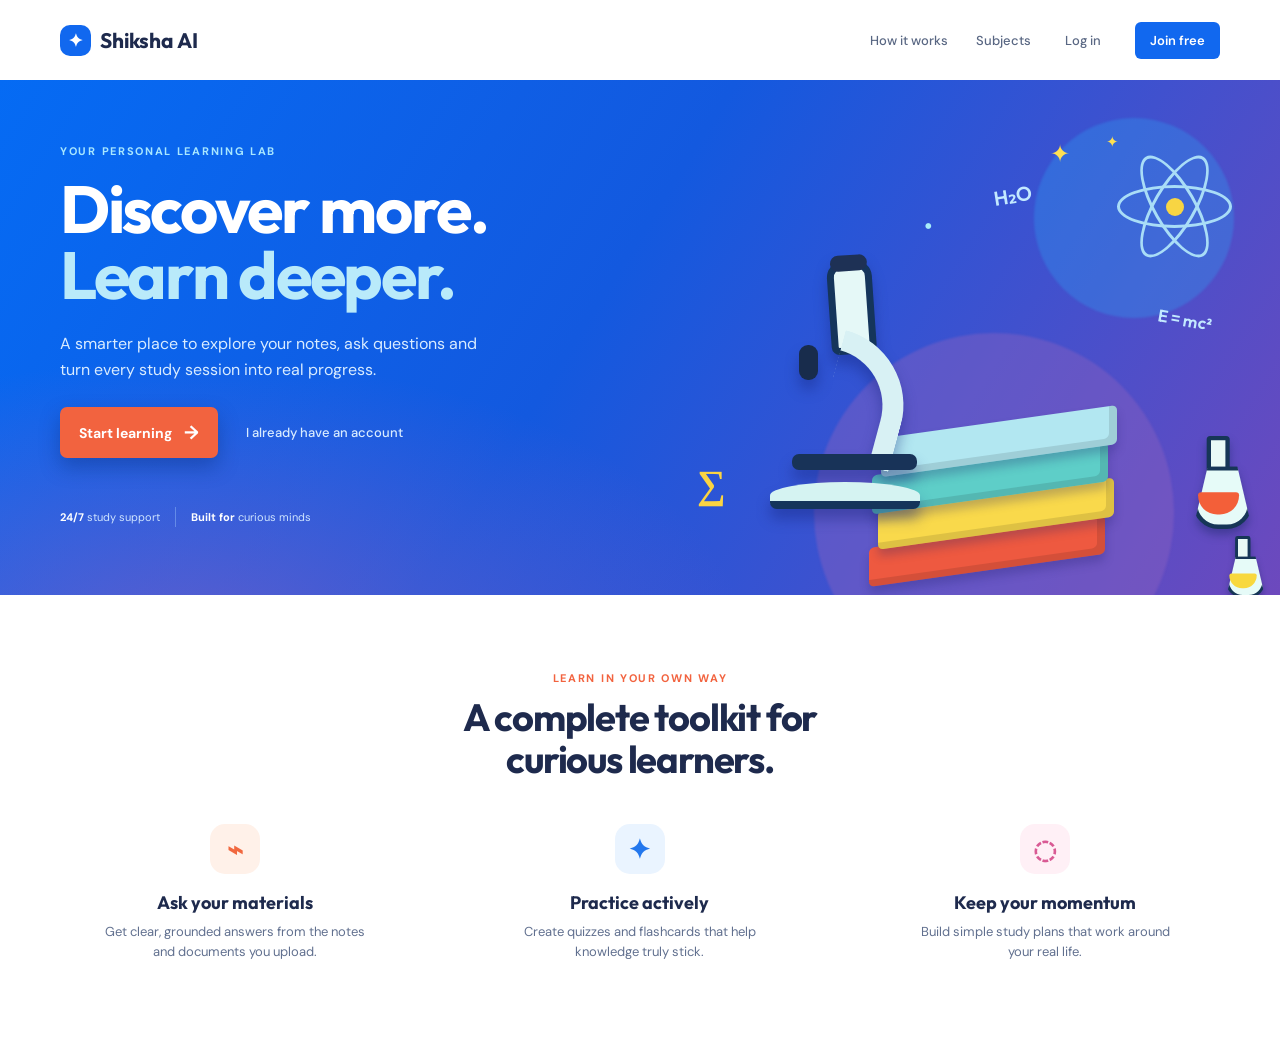
==== frontend/index.html @ 9d07ed9b "Initial commit" ====
<!doctype html>
<html lang="en">
  <head>
    <meta charset="UTF-8" />
    <meta name="viewport" content="width=device-width, initial-scale=1.0" />
    <meta name="description" content="Shiksha AI, your science study companion." />
    <title>Shiksha AI — Learn with curiosity</title>
    <link rel="preconnect" href="https://fonts.googleapis.com" />
    <link rel="preconnect" href="https://fonts.gstatic.com" crossorigin />
    <link href="https://fonts.googleapis.com/css2?family=DM+Sans:wght@400;500;600;700&family=Outfit:wght@500;600;700&display=swap" rel="stylesheet" />
    <link rel="stylesheet" href="styles.css" />
  </head>
  <body>
    <main>
      <nav class="nav container">
        <a class="brand" href="#top"><span class="brand-mark">✦</span><span>Shiksha AI</span></a>
        <div class="nav-links"><a href="#features">How it works</a><a href="#features">Subjects</a><button class="login-link" data-open-auth="login">Log in</button><button class="nav-join" data-open-auth="register">Join free</button></div>
      </nav>

      <section id="top" class="hero">
        <div class="container hero-layout">
          <div class="hero-copy">
            <p class="eyebrow">YOUR PERSONAL LEARNING LAB</p>
            <h1>Discover more.<br /><em>Learn deeper.</em></h1>
            <p class="hero-text">A smarter place to explore your notes, ask questions and turn every study session into real progress.</p>
            <div class="hero-actions"><button class="btn btn-coral" data-open-auth="register">Start learning <span>→</span></button><button class="text-action" data-open-auth="login">I already have an account</button></div>
            <div class="mini-stats"><span><b>24/7</b> study support</span><i></i><span><b>Built for</b> curious minds</span></div>
          </div>
          <div class="lab-art" aria-hidden="true">
            <div class="glow glow-a"></div><div class="glow glow-b"></div>
            <div class="atom"><i></i><i></i><i></i><b></b></div>
            <div class="books"><span></span><span></span><span></span><span></span></div>
            <div class="microscope"><div class="scope-head"></div><div class="scope-arm"></div><div class="scope-stage"></div><div class="scope-base"></div><div class="scope-eye"></div></div>
            <div class="flask flask-one"><i></i></div><div class="flask flask-two"><i></i></div>
            <div class="formula f-one">H₂O</div><div class="formula f-two">E = mc²</div><div class="formula f-three">∑</div>
            <div class="spark s-one">✦</div><div class="spark s-two">✦</div><div class="spark s-three">•</div>
          </div>
        </div>
      </section>

      <section id="features" class="features container">
        <p class="section-label">LEARN IN YOUR OWN WAY</p>
        <h2>A complete toolkit for<br />curious learners.</h2>
        <div class="feature-grid">
          <article><div class="feature-icon orange">⌁</div><h3>Ask your materials</h3><p>Get clear, grounded answers from the notes and documents you upload.</p></article>
          <article><div class="feature-icon blue">✦</div><h3>Practice actively</h3><p>Create quizzes and flashcards that help knowledge truly stick.</p></article>
          <article><div class="feature-icon pink">◌</div><h3>Keep your momentum</h3><p>Build simple study plans that work around your real life.</p></article>
        </div>
      </section>
    </main>

    <dialog id="auth-dialog"><button class="close" aria-label="Close">×</button><div id="auth-content"></div></dialog>
    <template id="auth-template"><section class="auth-card"><div class="auth-top"><span class="brand-mark">✦</span><span>Shiksha AI</span></div><h2></h2><p class="muted"></p><form id="auth-form"><label class="name-field">Your name<input name="name" autocomplete="name" minlength="2" required /></label><label>Email address<input name="email" type="email" autocomplete="email" required /></label><label>Password<input name="password" type="password" autocomplete="current-password" minlength="8" required /></label><p class="form-error" role="alert"></p><button class="btn btn-coral submit" type="submit"></button></form><p class="switch-auth"></p></section></template>
    <script src="app.js"></script>
  </body>
</html>
---- frontend/styles.css ----
:root{--ink:#1e2a4d;--muted:#61708f;--blue:#1168ef;--deep:#154bd1;--coral:#f2633f;--paper:#fff;--line:#e7ebf3}*{box-sizing:border-box}html{scroll-behavior:smooth}body{margin:0;background:var(--paper);color:var(--ink);font:16px 'DM Sans',sans-serif}.container{width:min(1160px,calc(100% - 48px));margin:auto}.nav{height:80px;display:flex;align-items:center;justify-content:space-between}.brand,.auth-top{font:700 21px Outfit,sans-serif;color:var(--ink);text-decoration:none;display:flex;align-items:center;gap:9px}.brand-mark{display:grid;place-items:center;width:31px;height:31px;border-radius:10px;background:var(--blue);color:#fff;font-size:18px}.nav-links{display:flex;align-items:center;gap:28px}.nav-links a,.login-link{color:#596783;background:none;border:0;text-decoration:none;font:500 13px 'DM Sans';cursor:pointer}.nav-links a:hover,.login-link:hover{color:var(--blue)}.nav-join{border:0;border-radius:6px;padding:10px 15px;background:var(--blue);color:#fff;font:600 13px 'DM Sans';cursor:pointer}.hero{min-height:515px;overflow:hidden;background:linear-gradient(122deg,#056bf4 0%,#1359df 46%,#6d49bd 100%);position:relative}.hero:after{content:"";position:absolute;inset:0;background:radial-gradient(ellipse at 15% 110%,#925cbe99,transparent 36%);pointer-events:none}.hero-layout{height:515px;display:flex;align-items:center;position:relative;z-index:1}.hero-copy{width:52%;color:#fff;padding-bottom:4px}.eyebrow,.section-label{font-size:11px;font-weight:700;letter-spacing:1.7px;margin:0 0 18px}.eyebrow{color:#a8e7ff}.hero h1,h2,h3{font-family:Outfit,sans-serif}.hero h1{font-size:clamp(45px,5.2vw,69px);line-height:.99;letter-spacing:-2.3px;margin:0}.hero h1 em{font-style:normal;color:#b9eafa}.hero-text{max-width:450px;margin:23px 0;color:#d9ecff;line-height:1.65;font-size:16px}.hero-actions{display:flex;align-items:center;gap:22px}.btn{border:0;cursor:pointer;font:700 14px 'DM Sans';border-radius:7px}.btn-coral{padding:13px 19px;background:var(--coral);color:#fff;box-shadow:0 9px 20px #092a7461}.btn-coral:hover{background:#e95332}.btn-coral span{font-size:19px;margin-left:9px;vertical-align:-1px}.text-action{border:0;background:transparent;color:#d9ecff;font:500 13px 'DM Sans';cursor:pointer}.text-action:hover{text-decoration:underline}.mini-stats{display:flex;align-items:center;gap:15px;margin-top:49px;font-size:11px;color:#cfe5ff}.mini-stats b{color:#fff}.mini-stats i{width:1px;height:20px;background:#a6cdfd66}.lab-art{position:absolute;width:570px;height:500px;right:-19px;bottom:-18px}.glow{position:absolute;border-radius:50%;filter:blur(1px)}.glow-a{width:360px;height:360px;right:65px;bottom:-80px;background:#8f62c068}.glow-b{width:200px;height:200px;right:5px;top:5px;background:#2ca7f34d}.books{position:absolute;width:255px;height:178px;right:115px;bottom:44px;transform:skewY(-8deg)}.books span{position:absolute;left:0;width:236px;height:39px;border-radius:5px;box-shadow:inset -8px -7px #0000001c,0 7px 9px #20206942}.books span:nth-child(1){bottom:0;background:#ee5940}.books span:nth-child(2){bottom:36px;left:9px;background:#f9d94b}.books span:nth-child(3){bottom:72px;left:3px;background:#5ecec8}.books span:nth-child(4){bottom:108px;left:12px;background:#b2e7f1}.microscope{position:absolute;left:101px;bottom:82px;width:175px;height:270px;filter:drop-shadow(0 10px 7px #13227862)}.scope-head{position:absolute;width:45px;height:93px;border-radius:16px 16px 8px 8px;background:#e5f8f7;border:7px solid #15355b;left:59px;top:0;transform:rotate(-4deg)}.scope-head:after{content:"";position:absolute;width:37px;height:16px;background:#1e3155;border-radius:12px;top:-13px;left:-3px}.scope-arm{position:absolute;width:78px;height:126px;border:21px solid #d8f1f4;border-left:0;border-bottom:0;border-radius:0 80px 0 0;left:58px;top:77px;transform:rotate(15deg)}.scope-stage{position:absolute;width:125px;height:16px;border-radius:7px;background:#183358;bottom:61px;left:22px}.scope-base{position:absolute;width:150px;height:27px;background:#d5f3f2;border-radius:75% 75% 10px 10px;bottom:22px;left:0;border-bottom:8px solid #15355b}.scope-eye{position:absolute;width:19px;height:35px;border-radius:9px;background:#182c4c;left:29px;top:84px}.flask{position:absolute;filter:drop-shadow(0 8px 7px #14245c6b)}.flask:before{content:"";position:absolute;width:20px;height:53px;background:#e9faf6;border:6px solid #163657;border-radius:5px;left:19px;top:0}.flask:after{content:"";position:absolute;width:70px;height:75px;left:0;top:42px;background:#e6fbf8;border:6px solid #163657;border-radius:9px 9px 35px 35px;clip-path:polygon(25% 0,75% 0,100% 100%,0 100%)}.flask i{position:absolute;z-index:2;width:57px;height:31px;left:7px;top:78px;border-radius:5px 5px 30px 30px;background:#f35f39}.flask-one{right:46px;bottom:177px;transform:scale(.72)}.flask-two{right:13px;bottom:77px;transform:scale(.48)}.flask-two i{background:#f8d83e}.atom{position:absolute;right:0;top:37px;width:130px;height:115px}.atom i{position:absolute;width:115px;height:43px;border:3px solid #a9ddf7;border-radius:50%;left:8px;top:35px;transform:rotate(0deg)}.atom i:nth-child(2){transform:rotate(60deg)}.atom i:nth-child(3){transform:rotate(120deg)}.atom b{position:absolute;width:18px;height:18px;border-radius:50%;background:#f8d543;left:57px;top:48px}.formula{position:absolute;color:#c3e9ff;font:600 20px Outfit}.f-one{right:207px;top:70px;transform:rotate(-9deg)}.f-two{right:27px;top:196px;font-size:17px;transform:rotate(10deg)}.f-three{left:28px;bottom:105px;font-size:40px;color:#fbd442}.spark{position:absolute;color:#ffe052;font-size:24px}.s-one{right:169px;top:25px}.s-two{right:120px;top:19px;font-size:15px}.s-three{left:255px;top:97px;color:#a7edf9}.features{text-align:center;padding:76px 0 98px}.section-label{color:var(--coral);margin-bottom:12px}.features h2{font-size:38px;line-height:1.1;letter-spacing:-1.2px;margin:0 0 43px}.feature-grid{display:grid;grid-template-columns:repeat(3,1fr);gap:56px;text-align:center}.feature-icon{width:50px;height:50px;border-radius:15px;margin:0 auto 17px;display:grid;place-items:center;font:700 27px Outfit}.orange{background:#fff1e9;color:#f1683f}.blue{background:#eaf4ff;color:#2377ed}.pink{background:#fff0f6;color:#d95a94}.feature-grid h3{font-size:18px;margin:0 0 8px}.feature-grid p{font-size:13px;line-height:1.6;color:var(--muted);margin:auto;max-width:270px}dialog{border:0;background:transparent;padding:0;max-width:min(430px,calc(100% - 30px))}dialog::backdrop{background:#071a3a9c;backdrop-filter:blur(5px)}.close{position:absolute;right:12px;top:10px;z-index:1;border:0;background:transparent;color:#6a7893;font-size:26px;cursor:pointer}.auth-card{background:#fff;border-radius:17px;padding:32px;box-shadow:0 22px 55px #04152b52}.auth-top{font-size:19px}.auth-top .brand-mark{width:28px;height:28px;font-size:15px}.auth-card h2{font-size:28px;line-height:1.1;margin:27px 0 7px}.muted{color:var(--muted);font-size:14px;margin:0 0 22px}.auth-card form{display:grid;gap:15px}.auth-card label{font-size:13px;font-weight:600;display:grid;gap:6px}.auth-card input{width:100%;border:1px solid #d8dfeb;background:#fbfcff;color:var(--ink);border-radius:8px;padding:12px;font:inherit}.auth-card input:focus{outline:2px solid #3281f540;border-color:var(--blue)}.submit{margin-top:4px}.form-error{min-height:18px;margin:0;color:#d94747;font-size:13px}.switch-auth{font-size:13px;text-align:center;color:var(--muted)}.switch-auth button{background:none;border:0;color:var(--blue);font:inherit;font-weight:700;cursor:pointer}@media(max-width:760px){.container{width:min(100% - 34px,600px)}.nav{height:68px}.nav-links a{display:none}.nav-links{gap:12px}.hero-layout{height:auto;min-height:640px;align-items:flex-start}.hero-copy{width:100%;padding-top:66px;text-align:center}.hero-text{margin-left:auto;margin-right:auto}.hero-actions{justify-content:center}.mini-stats{justify-content:center;margin-top:35px}.lab-art{opacity:.72;transform:scale(.74);transform-origin:right bottom;right:-102px;bottom:-46px}.feature-grid{grid-template-columns:1fr;gap:35px}.features{padding:60px 0}.features h2{font-size:31px}.hero h1{font-size:48px}}@media(max-width:390px){.login-link{display:none}.hero-copy{padding-top:50px}.lab-art{transform:scale(.63);right:-140px}.hero-actions{gap:10px}.btn-coral{padding:12px 14px}}
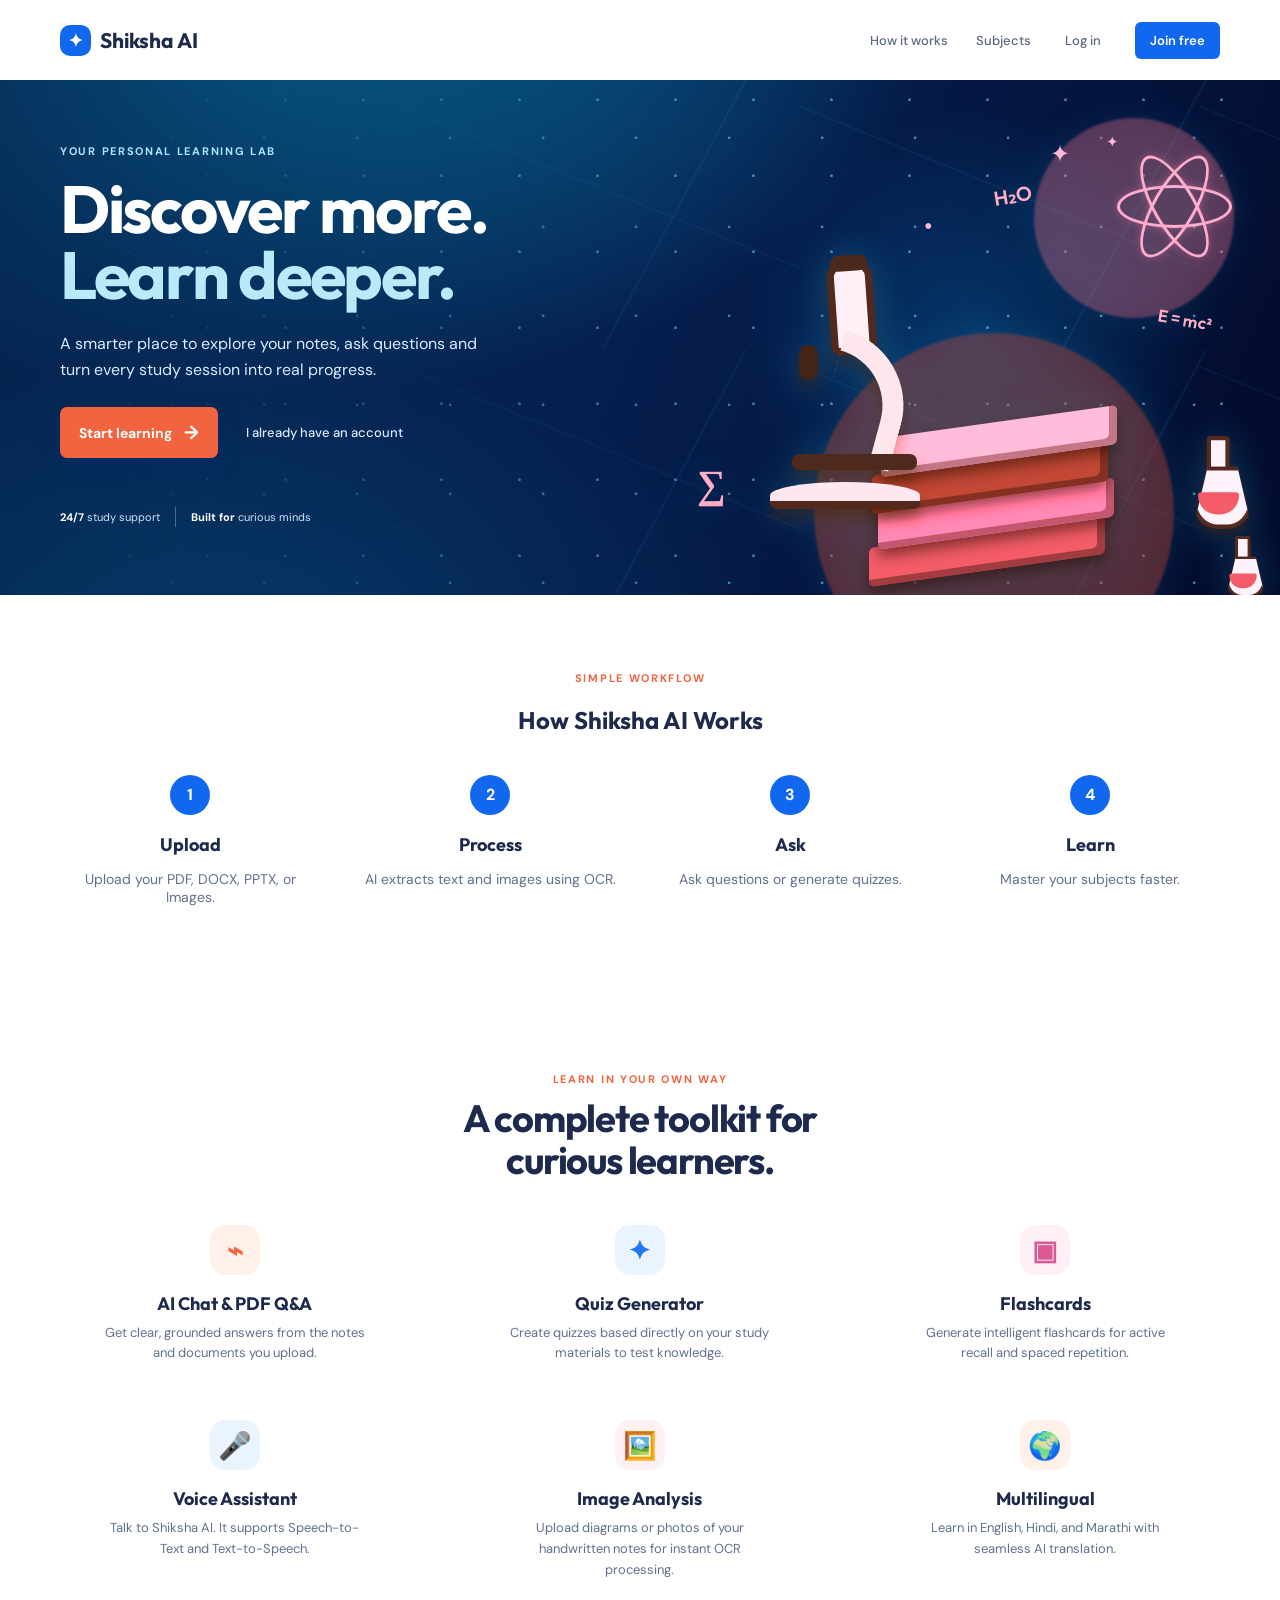
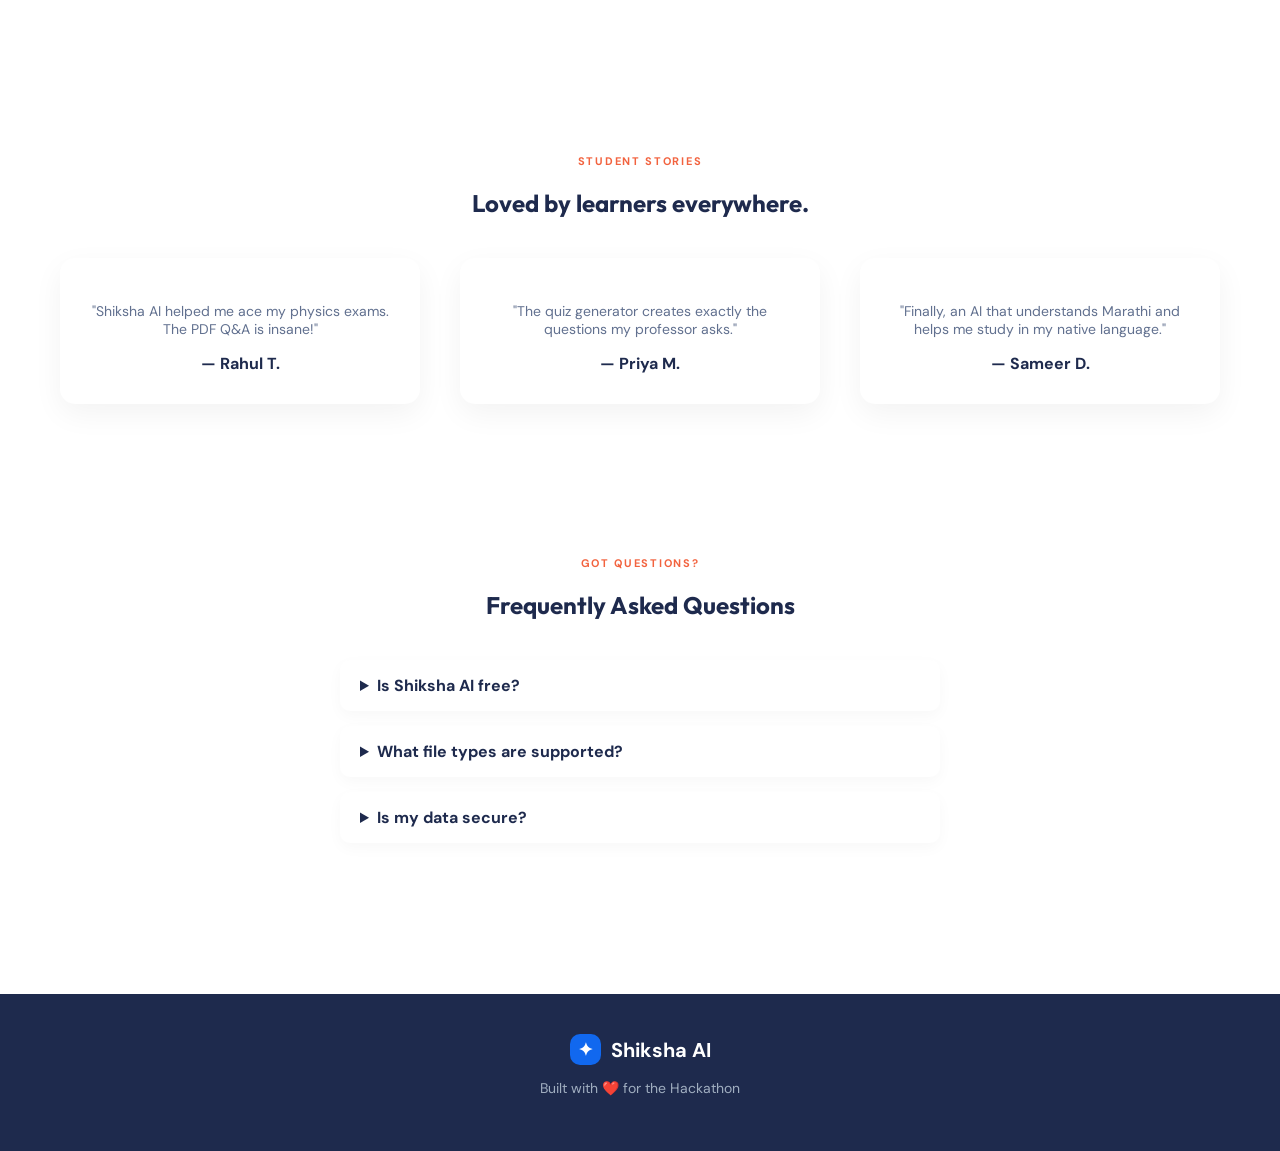
==== commit 360bd3f5: "Prepare for deployment" ====
--- a/frontend/index.html
+++ b/frontend/index.html
@@ -9,6 +9,7 @@
     <link rel="preconnect" href="https://fonts.gstatic.com" crossorigin />
     <link href="https://fonts.googleapis.com/css2?family=DM+Sans:wght@400;500;600;700&family=Outfit:wght@500;600;700&display=swap" rel="stylesheet" />
     <link rel="stylesheet" href="styles.css" />
+    <link rel="stylesheet" href="tech-background.css" />
   </head>
   <body>
     <main>
@@ -38,16 +39,57 @@
         </div>
       </section>
 
+      <section id="how-it-works" class="how-it-works container">
+        <p class="section-label">SIMPLE WORKFLOW</p>
+        <h2>How Shiksha AI Works</h2>
+        <div class="steps-grid">
+          <article><div class="step-num">1</div><h3>Upload</h3><p>Upload your PDF, DOCX, PPTX, or Images.</p></article>
+          <article><div class="step-num">2</div><h3>Process</h3><p>AI extracts text and images using OCR.</p></article>
+          <article><div class="step-num">3</div><h3>Ask</h3><p>Ask questions or generate quizzes.</p></article>
+          <article><div class="step-num">4</div><h3>Learn</h3><p>Master your subjects faster.</p></article>
+        </div>
+      </section>
+
       <section id="features" class="features container">
         <p class="section-label">LEARN IN YOUR OWN WAY</p>
         <h2>A complete toolkit for<br />curious learners.</h2>
         <div class="feature-grid">
-          <article><div class="feature-icon orange">⌁</div><h3>Ask your materials</h3><p>Get clear, grounded answers from the notes and documents you upload.</p></article>
-          <article><div class="feature-icon blue">✦</div><h3>Practice actively</h3><p>Create quizzes and flashcards that help knowledge truly stick.</p></article>
-          <article><div class="feature-icon pink">◌</div><h3>Keep your momentum</h3><p>Build simple study plans that work around your real life.</p></article>
+          <article><div class="feature-icon orange">⌁</div><h3>AI Chat & PDF Q&A</h3><p>Get clear, grounded answers from the notes and documents you upload.</p></article>
+          <article><div class="feature-icon blue">✦</div><h3>Quiz Generator</h3><p>Create quizzes based directly on your study materials to test knowledge.</p></article>
+          <article><div class="feature-icon pink">▣</div><h3>Flashcards</h3><p>Generate intelligent flashcards for active recall and spaced repetition.</p></article>
+          <article><div class="feature-icon blue">🎤</div><h3>Voice Assistant</h3><p>Talk to Shiksha AI. It supports Speech-to-Text and Text-to-Speech.</p></article>
+          <article><div class="feature-icon pink">🖼️</div><h3>Image Analysis</h3><p>Upload diagrams or photos of your handwritten notes for instant OCR processing.</p></article>
+          <article><div class="feature-icon orange">🌍</div><h3>Multilingual</h3><p>Learn in English, Hindi, and Marathi with seamless AI translation.</p></article>
+        </div>
+      </section>
+
+      <section id="testimonials" class="testimonials container">
+        <p class="section-label">STUDENT STORIES</p>
+        <h2>Loved by learners everywhere.</h2>
+        <div class="testimonial-grid">
+          <article><p>"Shiksha AI helped me ace my physics exams. The PDF Q&A is insane!"</p><b>— Rahul T.</b></article>
+          <article><p>"The quiz generator creates exactly the questions my professor asks."</p><b>— Priya M.</b></article>
+          <article><p>"Finally, an AI that understands Marathi and helps me study in my native language."</p><b>— Sameer D.</b></article>
+        </div>
+      </section>
+
+      <section id="faq" class="faq container">
+        <p class="section-label">GOT QUESTIONS?</p>
+        <h2>Frequently Asked Questions</h2>
+        <div class="faq-list">
+          <details><summary>Is Shiksha AI free?</summary><p>Yes, basic features are free during the hackathon period!</p></details>
+          <details><summary>What file types are supported?</summary><p>We support PDF, DOCX, PPTX, TXT, and Images (PNG, JPG, WEBP).</p></details>
+          <details><summary>Is my data secure?</summary><p>Absolutely. Your documents are stored securely and only used for your study sessions.</p></details>
         </div>
       </section>
     </main>
+
+    <footer class="footer">
+      <div class="container footer-content">
+        <div class="footer-brand"><span class="brand-mark">✦</span> Shiksha AI</div>
+        <p>Built with ❤️ for the Hackathon</p>
+      </div>
+    </footer>
 
     <dialog id="auth-dialog"><button class="close" aria-label="Close">×</button><div id="auth-content"></div></dialog>
     <template id="auth-template"><section class="auth-card"><div class="auth-top"><span class="brand-mark">✦</span><span>Shiksha AI</span></div><h2></h2><p class="muted"></p><form id="auth-form"><label class="name-field">Your name<input name="name" autocomplete="name" minlength="2" required /></label><label>Email address<input name="email" type="email" autocomplete="email" required /></label><label>Password<input name="password" type="password" autocomplete="current-password" minlength="8" required /></label><p class="form-error" role="alert"></p><button class="btn btn-coral submit" type="submit"></button></form><p class="switch-auth"></p></section></template>
--- a/frontend/styles.css
+++ b/frontend/styles.css
@@ -1 +1,16 @@
 :root{--ink:#1e2a4d;--muted:#61708f;--blue:#1168ef;--deep:#154bd1;--coral:#f2633f;--paper:#fff;--line:#e7ebf3}*{box-sizing:border-box}html{scroll-behavior:smooth}body{margin:0;background:var(--paper);color:var(--ink);font:16px 'DM Sans',sans-serif}.container{width:min(1160px,calc(100% - 48px));margin:auto}.nav{height:80px;display:flex;align-items:center;justify-content:space-between}.brand,.auth-top{font:700 21px Outfit,sans-serif;color:var(--ink);text-decoration:none;display:flex;align-items:center;gap:9px}.brand-mark{display:grid;place-items:center;width:31px;height:31px;border-radius:10px;background:var(--blue);color:#fff;font-size:18px}.nav-links{display:flex;align-items:center;gap:28px}.nav-links a,.login-link{color:#596783;background:none;border:0;text-decoration:none;font:500 13px 'DM Sans';cursor:pointer}.nav-links a:hover,.login-link:hover{color:var(--blue)}.nav-join{border:0;border-radius:6px;padding:10px 15px;background:var(--blue);color:#fff;font:600 13px 'DM Sans';cursor:pointer}.hero{min-height:515px;overflow:hidden;background:linear-gradient(122deg,#056bf4 0%,#1359df 46%,#6d49bd 100%);position:relative}.hero:after{content:"";position:absolute;inset:0;background:radial-gradient(ellipse at 15% 110%,#925cbe99,transparent 36%);pointer-events:none}.hero-layout{height:515px;display:flex;align-items:center;position:relative;z-index:1}.hero-copy{width:52%;color:#fff;padding-bottom:4px}.eyebrow,.section-label{font-size:11px;font-weight:700;letter-spacing:1.7px;margin:0 0 18px}.eyebrow{color:#a8e7ff}.hero h1,h2,h3{font-family:Outfit,sans-serif}.hero h1{font-size:clamp(45px,5.2vw,69px);line-height:.99;letter-spacing:-2.3px;margin:0}.hero h1 em{font-style:normal;color:#b9eafa}.hero-text{max-width:450px;margin:23px 0;color:#d9ecff;line-height:1.65;font-size:16px}.hero-actions{display:flex;align-items:center;gap:22px}.btn{border:0;cursor:pointer;font:700 14px 'DM Sans';border-radius:7px}.btn-coral{padding:13px 19px;background:var(--coral);color:#fff;box-shadow:0 9px 20px #092a7461}.btn-coral:hover{background:#e95332}.btn-coral span{font-size:19px;margin-left:9px;vertical-align:-1px}.text-action{border:0;background:transparent;color:#d9ecff;font:500 13px 'DM Sans';cursor:pointer}.text-action:hover{text-decoration:underline}.mini-stats{display:flex;align-items:center;gap:15px;margin-top:49px;font-size:11px;color:#cfe5ff}.mini-stats b{color:#fff}.mini-stats i{width:1px;height:20px;background:#a6cdfd66}.lab-art{position:absolute;width:570px;height:500px;right:-19px;bottom:-18px}.glow{position:absolute;border-radius:50%;filter:blur(1px)}.glow-a{width:360px;height:360px;right:65px;bottom:-80px;background:#8f62c068}.glow-b{width:200px;height:200px;right:5px;top:5px;background:#2ca7f34d}.books{position:absolute;width:255px;height:178px;right:115px;bottom:44px;transform:skewY(-8deg)}.books span{position:absolute;left:0;width:236px;height:39px;border-radius:5px;box-shadow:inset -8px -7px #0000001c,0 7px 9px #20206942}.books span:nth-child(1){bottom:0;background:#ee5940}.books span:nth-child(2){bottom:36px;left:9px;background:#f9d94b}.books span:nth-child(3){bottom:72px;left:3px;background:#5ecec8}.books span:nth-child(4){bottom:108px;left:12px;background:#b2e7f1}.microscope{position:absolute;left:101px;bottom:82px;width:175px;height:270px;filter:drop-shadow(0 10px 7px #13227862)}.scope-head{position:absolute;width:45px;height:93px;border-radius:16px 16px 8px 8px;background:#e5f8f7;border:7px solid #15355b;left:59px;top:0;transform:rotate(-4deg)}.scope-head:after{content:"";position:absolute;width:37px;height:16px;background:#1e3155;border-radius:12px;top:-13px;left:-3px}.scope-arm{position:absolute;width:78px;height:126px;border:21px solid #d8f1f4;border-left:0;border-bottom:0;border-radius:0 80px 0 0;left:58px;top:77px;transform:rotate(15deg)}.scope-stage{position:absolute;width:125px;height:16px;border-radius:7px;background:#183358;bottom:61px;left:22px}.scope-base{position:absolute;width:150px;height:27px;background:#d5f3f2;border-radius:75% 75% 10px 10px;bottom:22px;left:0;border-bottom:8px solid #15355b}.scope-eye{position:absolute;width:19px;height:35px;border-radius:9px;background:#182c4c;left:29px;top:84px}.flask{position:absolute;filter:drop-shadow(0 8px 7px #14245c6b)}.flask:before{content:"";position:absolute;width:20px;height:53px;background:#e9faf6;border:6px solid #163657;border-radius:5px;left:19px;top:0}.flask:after{content:"";position:absolute;width:70px;height:75px;left:0;top:42px;background:#e6fbf8;border:6px solid #163657;border-radius:9px 9px 35px 35px;clip-path:polygon(25% 0,75% 0,100% 100%,0 100%)}.flask i{position:absolute;z-index:2;width:57px;height:31px;left:7px;top:78px;border-radius:5px 5px 30px 30px;background:#f35f39}.flask-one{right:46px;bottom:177px;transform:scale(.72)}.flask-two{right:13px;bottom:77px;transform:scale(.48)}.flask-two i{background:#f8d83e}.atom{position:absolute;right:0;top:37px;width:130px;height:115px}.atom i{position:absolute;width:115px;height:43px;border:3px solid #a9ddf7;border-radius:50%;left:8px;top:35px;transform:rotate(0deg)}.atom i:nth-child(2){transform:rotate(60deg)}.atom i:nth-child(3){transform:rotate(120deg)}.atom b{position:absolute;width:18px;height:18px;border-radius:50%;background:#f8d543;left:57px;top:48px}.formula{position:absolute;color:#c3e9ff;font:600 20px Outfit}.f-one{right:207px;top:70px;transform:rotate(-9deg)}.f-two{right:27px;top:196px;font-size:17px;transform:rotate(10deg)}.f-three{left:28px;bottom:105px;font-size:40px;color:#fbd442}.spark{position:absolute;color:#ffe052;font-size:24px}.s-one{right:169px;top:25px}.s-two{right:120px;top:19px;font-size:15px}.s-three{left:255px;top:97px;color:#a7edf9}.features{text-align:center;padding:76px 0 98px}.section-label{color:var(--coral);margin-bottom:12px}.features h2{font-size:38px;line-height:1.1;letter-spacing:-1.2px;margin:0 0 43px}.feature-grid{display:grid;grid-template-columns:repeat(3,1fr);gap:56px;text-align:center}.feature-icon{width:50px;height:50px;border-radius:15px;margin:0 auto 17px;display:grid;place-items:center;font:700 27px Outfit}.orange{background:#fff1e9;color:#f1683f}.blue{background:#eaf4ff;color:#2377ed}.pink{background:#fff0f6;color:#d95a94}.feature-grid h3{font-size:18px;margin:0 0 8px}.feature-grid p{font-size:13px;line-height:1.6;color:var(--muted);margin:auto;max-width:270px}dialog{border:0;background:transparent;padding:0;max-width:min(430px,calc(100% - 30px))}dialog::backdrop{background:#071a3a9c;backdrop-filter:blur(5px)}.close{position:absolute;right:12px;top:10px;z-index:1;border:0;background:transparent;color:#6a7893;font-size:26px;cursor:pointer}.auth-card{background:#fff;border-radius:17px;padding:32px;box-shadow:0 22px 55px #04152b52}.auth-top{font-size:19px}.auth-top .brand-mark{width:28px;height:28px;font-size:15px}.auth-card h2{font-size:28px;line-height:1.1;margin:27px 0 7px}.muted{color:var(--muted);font-size:14px;margin:0 0 22px}.auth-card form{display:grid;gap:15px}.auth-card label{font-size:13px;font-weight:600;display:grid;gap:6px}.auth-card input{width:100%;border:1px solid #d8dfeb;background:#fbfcff;color:var(--ink);border-radius:8px;padding:12px;font:inherit}.auth-card input:focus{outline:2px solid #3281f540;border-color:var(--blue)}.submit{margin-top:4px}.form-error{min-height:18px;margin:0;color:#d94747;font-size:13px}.switch-auth{font-size:13px;text-align:center;color:var(--muted)}.switch-auth button{background:none;border:0;color:var(--blue);font:inherit;font-weight:700;cursor:pointer}@media(max-width:760px){.container{width:min(100% - 34px,600px)}.nav{height:68px}.nav-links a{display:none}.nav-links{gap:12px}.hero-layout{height:auto;min-height:640px;align-items:flex-start}.hero-copy{width:100%;padding-top:66px;text-align:center}.hero-text{margin-left:auto;margin-right:auto}.hero-actions{justify-content:center}.mini-stats{justify-content:center;margin-top:35px}.lab-art{opacity:.72;transform:scale(.74);transform-origin:right bottom;right:-102px;bottom:-46px}.feature-grid{grid-template-columns:1fr;gap:35px}.features{padding:60px 0}.features h2{font-size:31px}.hero h1{font-size:48px}}@media(max-width:390px){.login-link{display:none}.hero-copy{padding-top:50px}.lab-art{transform:scale(.63);right:-140px}.hero-actions{gap:10px}.btn-coral{padding:12px 14px}}
+.how-it-works, .testimonials, .faq { text-align: center; padding: 76px 0; }
+.steps-grid, .testimonial-grid { display: grid; grid-template-columns: repeat(auto-fit, minmax(250px, 1fr)); gap: 40px; margin-top: 40px; }
+.step-num { width: 40px; height: 40px; border-radius: 50%; background: var(--blue); color: white; display: grid; place-items: center; margin: 0 auto 15px; font-weight: bold; }
+.steps-grid h3, .testimonial-grid h3 { font-size: 18px; margin-bottom: 10px; }
+.steps-grid p, .testimonial-grid p { color: var(--muted); font-size: 14px; }
+.testimonial-grid article { background: #fff; padding: 30px; border-radius: 15px; box-shadow: 0 10px 30px rgba(0,0,0,0.05); }
+.testimonial-grid b { display: block; margin-top: 15px; color: var(--ink); }
+.faq-list { max-width: 600px; margin: 40px auto 0; text-align: left; }
+.faq-list details { background: #fff; padding: 15px 20px; border-radius: 10px; margin-bottom: 15px; box-shadow: 0 5px 15px rgba(0,0,0,0.03); cursor: pointer; }
+.faq-list summary { font-weight: bold; outline: none; }
+.faq-list p { margin-top: 10px; color: var(--muted); font-size: 14px; }
+.footer { background: var(--ink); color: white; padding: 40px 0; text-align: center; margin-top: 60px; }
+.footer-brand { font-size: 20px; font-weight: bold; display: flex; align-items: center; justify-content: center; gap: 10px; margin-bottom: 10px; }
+.footer p { color: #a0aec0; font-size: 14px; }
+
--- a/frontend/tech-background.css
+++ b/frontend/tech-background.css
@@ -0,0 +1,48 @@
+/* Deep-blue AI learning atmosphere inspired by the supplied reference. */
+.hero {
+  isolation: isolate;
+  background:
+    radial-gradient(ellipse at 19% -12%, #0880ab 0%, transparent 47%),
+    radial-gradient(circle at 76% 50%, #078edb45 0%, transparent 23%),
+    linear-gradient(112deg, #043866 0%, #061f50 48%, #030a2b 100%);
+}
+
+.hero::before {
+  content: "";
+  position: absolute;
+  inset: 0;
+  z-index: 0;
+  opacity: .52;
+  pointer-events: none;
+  background-image:
+    linear-gradient(118deg, transparent 0 47%, #30d8ff21 47.2% 47.45%, transparent 47.7% 100%),
+    linear-gradient(22deg, transparent 0 55%, #42dffa1c 55.2% 55.4%, transparent 55.7% 100%),
+    radial-gradient(circle at 66% 26%, #78ebff 0 1px, transparent 1.8px),
+    radial-gradient(circle at 84% 65%, #78ebff 0 1px, transparent 1.8px);
+  background-size: 460px 270px, 400px 260px, 78px 76px, 93px 89px;
+  -webkit-mask-image: linear-gradient(90deg, transparent 0%, #000 40%, #000 100%);
+  mask-image: linear-gradient(90deg, transparent 0%, #000 40%, #000 100%);
+}
+
+.hero::after {
+  z-index: 0;
+  background:
+    radial-gradient(ellipse at 18% 110%, #0aa9d229, transparent 37%),
+    linear-gradient(90deg, #051c47aa 0%, transparent 65%);
+}
+
+.lab-art { filter: saturate(.78) hue-rotate(154deg) drop-shadow(0 0 18px #25d8ff3d); }
+.glow-a { background: #006abf6b; }
+.glow-b { background: #08b7ef54; }
+.books span { box-shadow: inset -8px -7px #00142c66, 0 7px 14px #00112c8c; }
+.books span:nth-child(1), .flask i { background: #0099d8; }
+.books span:nth-child(2) { background: #1ad5ee; }
+.books span:nth-child(3) { background: #0871ca; }
+.books span:nth-child(4) { background: #73efff; }
+.atom i { border-color: #58e8ff; box-shadow: 0 0 10px #00cfff55; }
+.atom b, .spark, .f-three { color: #63efff; background: none; }
+.formula { color: #66dff8; }
+
+@media (max-width: 760px) {
+  .hero::before { opacity: .3; -webkit-mask-image: none; mask-image: none; }
+}
